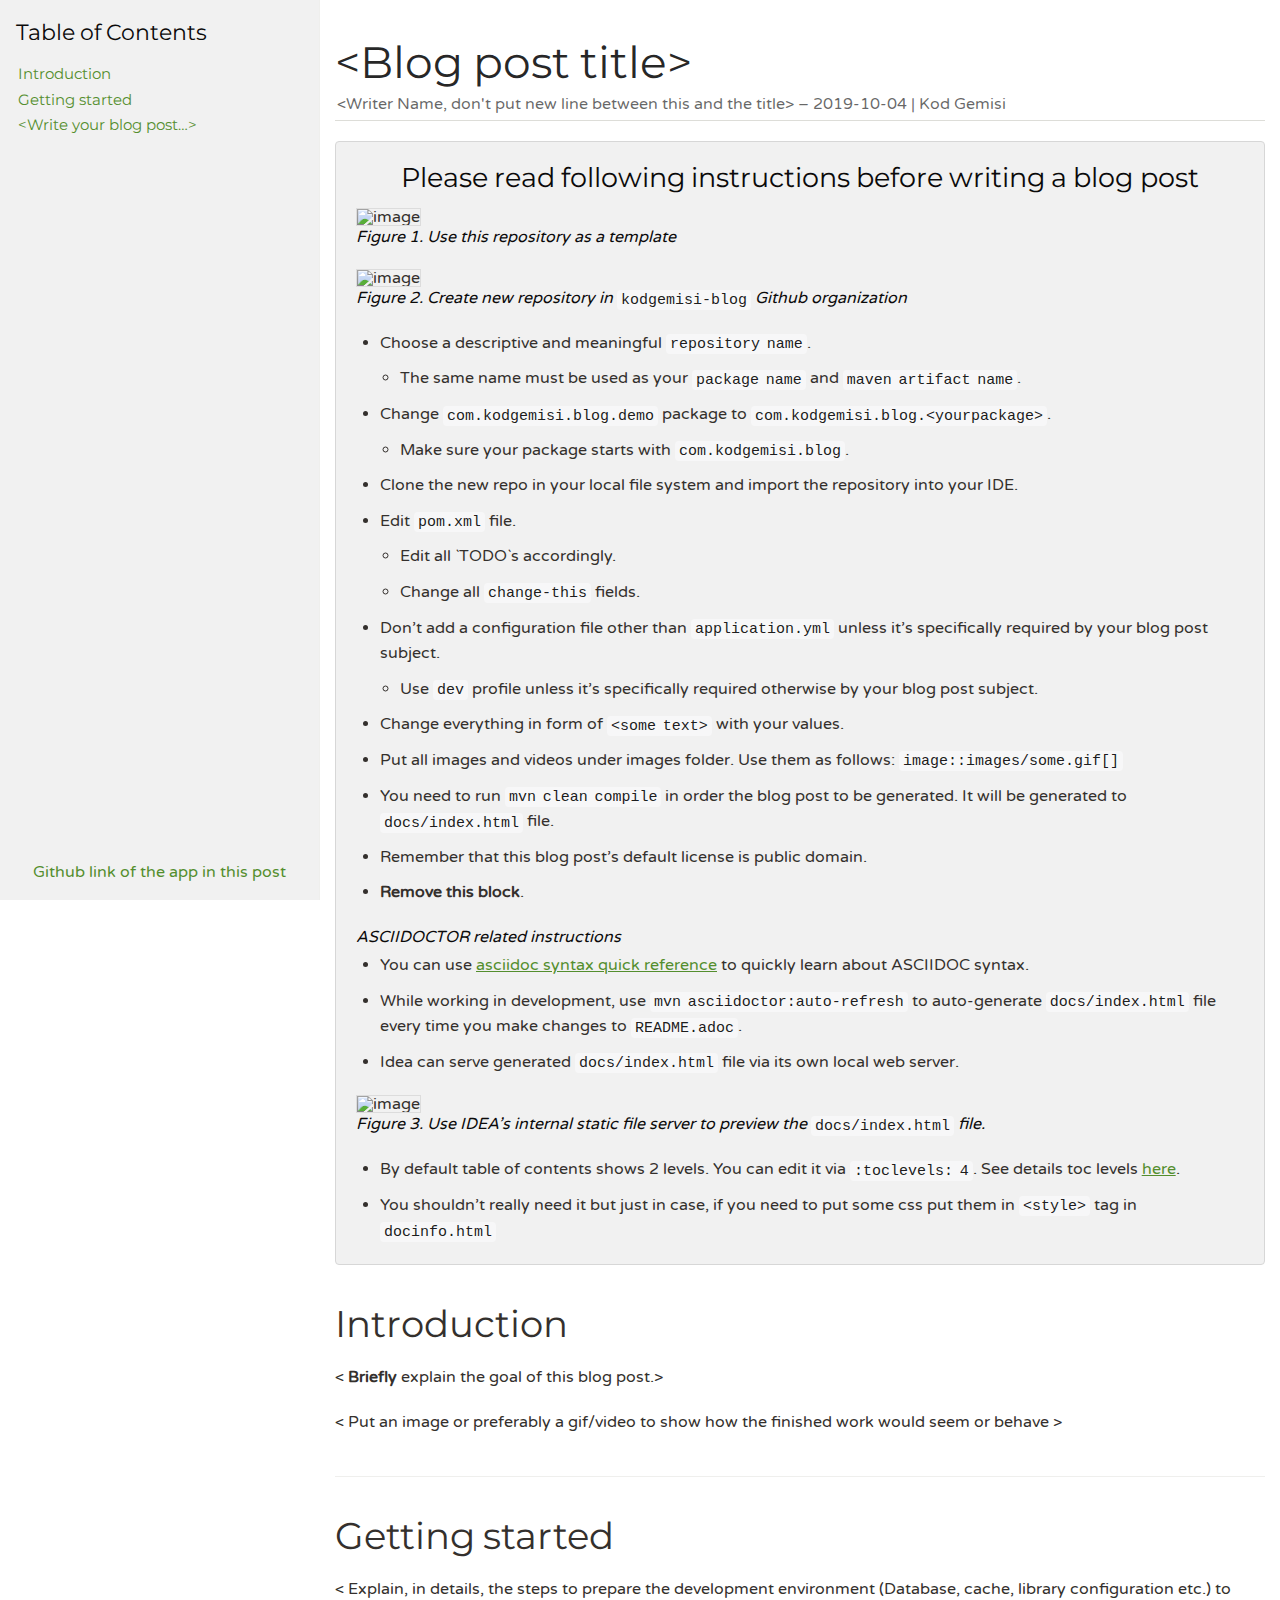
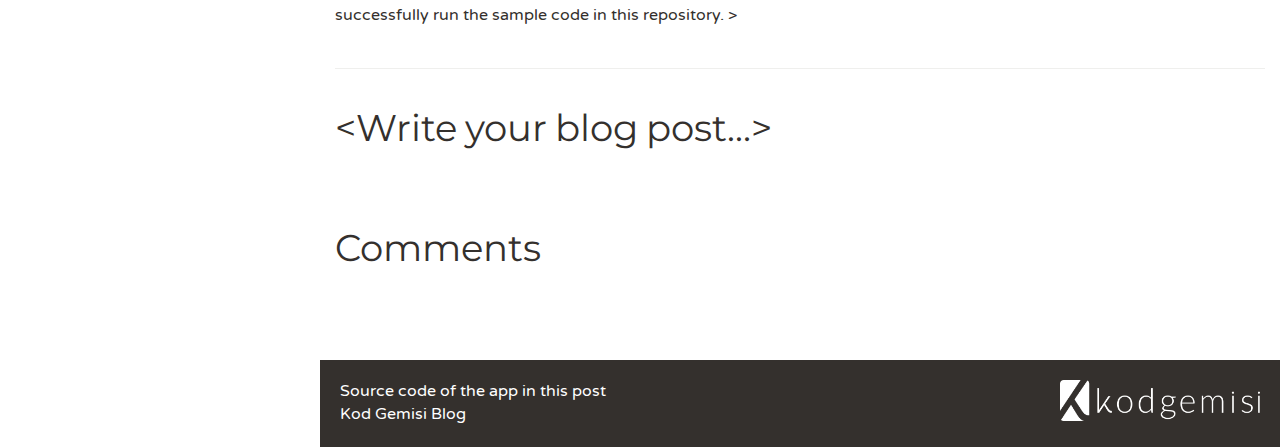
==== docs/index.html @ 97dd93e3 "Initial commit" ====
<!DOCTYPE html>
<html lang="en">
<head>
<meta charset="UTF-8">
<!--[if IE]><meta http-equiv="X-UA-Compatible" content="IE=edge"><![endif]-->
<meta name="viewport" content="width=device-width, initial-scale=1.0">
<meta name="generator" content="Asciidoctor 1.5.8">
<meta name="author" content="&lt;Writer Name, don't put new line between this and the title&gt;">
<title>&lt;Blog post title&gt;</title>
<style>
/*https://docs.spring.io/spring/docs/5.0.x/spring-framework-reference/stylesheets/asciidoctor-spring.css*/
@import url(https://fonts.googleapis.com/css?family=Varela+Round|Montserrat:400,700);
/* ================================================================================ */

/*! normalize.css v2.1.2 | MIT License | git.io/normalize */
/* ========================================================================== HTML5 display definitions ========================================================================== */
/** Correct `block` display not defined in IE 8/9. */
article, aside, details, figcaption, figure, footer, header, hgroup, main, nav, section, summary { display: block; }

/** Correct `inline-block` display not defined in IE 8/9. */
audio, canvas, video { display: inline-block; }

/** Prevent modern browsers from displaying `audio` without controls. Remove excess height in iOS 5 devices. */
audio:not([controls]) { display: none; height: 0; }

/** Address `[hidden]` styling not present in IE 8/9. Hide the `template` element in IE, Safari, and Firefox < 22. */
[hidden], template { display: none; }

script { display: none !important; }

/* ========================================================================== Base ========================================================================== */
/** 1. Set default font family to sans-serif. 2. Prevent iOS text size adjust after orientation change, without disabling user zoom. */
html { font-family: sans-serif; /* 1 */ -ms-text-size-adjust: 100%; /* 2 */ -webkit-text-size-adjust: 100%; /* 2 */ }

/** Remove default margin. */
body { margin: 0; }

/* ========================================================================== Links ========================================================================== */
/** Remove the gray background color from active links in IE 10. */
a { background: transparent; }

/** Address `outline` inconsistency between Chrome and other browsers. */
a:focus { outline: thin dotted; }

/** Improve readability when focused and also mouse hovered in all browsers. */
a:active, a:hover { outline: 0; }

/* ========================================================================== Typography ========================================================================== */
/** Address variable `h1` font-size and margin within `section` and `article` contexts in Firefox 4+, Safari 5, and Chrome. */
h1 { font-size: 2em; margin: 0.67em 0; }

/** Address styling not present in IE 8/9, Safari 5, and Chrome. */
abbr[title] { border-bottom: 1px dotted; }

/** Address style set to `bolder` in Firefox 4+, Safari 5, and Chrome. */
b, strong { font-weight: bold; }

/** Address styling not present in Safari 5 and Chrome. */
dfn { font-style: italic; }

/** Address differences between Firefox and other browsers. */
hr { -moz-box-sizing: content-box; box-sizing: content-box; height: 0; }

/** Address styling not present in IE 8/9. */
mark { background: #ff0; color: #000; }

/** Correct font family set oddly in Safari 5 and Chrome. */
code, kbd, pre, samp { font-family: monospace, serif; font-size: 1em; }

/** Improve readability of pre-formatted text in all browsers. */
pre { white-space: pre-wrap; }

/** Set consistent quote types. */
q { quotes: "\201C" "\201D" "\2018" "\2019"; }

/** Address inconsistent and variable font size in all browsers. */
small { font-size: 80%; }

/** Prevent `sub` and `sup` affecting `line-height` in all browsers. */
sub, sup { font-size: 75%; line-height: 0; position: relative; vertical-align: baseline; }

sup { top: -0.5em; }

sub { bottom: -0.25em; }

/* ========================================================================== Embedded content ========================================================================== */
/** Remove border when inside `a` element in IE 8/9. */
img { border: 0; }

/** Correct overflow displayed oddly in IE 9. */
svg:not(:root) { overflow: hidden; }

/* ========================================================================== Figures ========================================================================== */
/** Address margin not present in IE 8/9 and Safari 5. */
figure { margin: 0; }

/* ========================================================================== Forms ========================================================================== */
/** Define consistent border, margin, and padding. */
fieldset { border: 1px solid #c0c0c0; margin: 0 2px; padding: 0.35em 0.625em 0.75em; }

/** 1. Correct `color` not being inherited in IE 8/9. 2. Remove padding so people aren't caught out if they zero out fieldsets. */
legend { border: 0; /* 1 */ padding: 0; /* 2 */ }

/** 1. Correct font family not being inherited in all browsers. 2. Correct font size not being inherited in all browsers. 3. Address margins set differently in Firefox 4+, Safari 5, and Chrome. */
button, input, select, textarea { font-family: inherit; /* 1 */ font-size: 100%; /* 2 */ margin: 0; /* 3 */ }

/** Address Firefox 4+ setting `line-height` on `input` using `!important` in the UA stylesheet. */
button, input { line-height: normal; }

/** Address inconsistent `text-transform` inheritance for `button` and `select`. All other form control elements do not inherit `text-transform` values. Correct `button` style inheritance in Chrome, Safari 5+, and IE 8+. Correct `select` style inheritance in Firefox 4+ and Opera. */
button, select { text-transform: none; }

/** 1. Avoid the WebKit bug in Android 4.0.* where (2) destroys native `audio` and `video` controls. 2. Correct inability to style clickable `input` types in iOS. 3. Improve usability and consistency of cursor style between image-type `input` and others. */
button, html input[type="button"], input[type="reset"], input[type="submit"] { -webkit-appearance: button; /* 2 */ cursor: pointer; /* 3 */ }

/** Re-set default cursor for disabled elements. */
button[disabled], html input[disabled] { cursor: default; }

/** 1. Address box sizing set to `content-box` in IE 8/9. 2. Remove excess padding in IE 8/9. */
input[type="checkbox"], input[type="radio"] { box-sizing: border-box; /* 1 */ padding: 0; /* 2 */ }

/** 1. Address `appearance` set to `searchfield` in Safari 5 and Chrome. 2. Address `box-sizing` set to `border-box` in Safari 5 and Chrome (include `-moz` to future-proof). */
input[type="search"] { -webkit-appearance: textfield; /* 1 */ -moz-box-sizing: content-box; -webkit-box-sizing: content-box; /* 2 */ box-sizing: content-box; }

/** Remove inner padding and search cancel button in Safari 5 and Chrome on OS X. */
input[type="search"]::-webkit-search-cancel-button, input[type="search"]::-webkit-search-decoration { -webkit-appearance: none; }

/** Remove inner padding and border in Firefox 4+. */
button::-moz-focus-inner, input::-moz-focus-inner { border: 0; padding: 0; }

/** 1. Remove default vertical scrollbar in IE 8/9. 2. Improve readability and alignment in all browsers. */
textarea { overflow: auto; /* 1 */ vertical-align: top; /* 2 */ }

/* ========================================================================== Tables ========================================================================== */
/** Remove most spacing between table cells. */
table { border-collapse: collapse; border-spacing: 0; }

meta.foundation-mq-small { font-family: "only screen and (min-width: 768px)"; width: 768px; }

meta.foundation-mq-medium { font-family: "only screen and (min-width:1280px)"; width: 1280px; }

meta.foundation-mq-large { font-family: "only screen and (min-width:1440px)"; width: 1440px; }

*, *:before, *:after { -moz-box-sizing: border-box; -webkit-box-sizing: border-box; box-sizing: border-box; }

html, body { font-size: 100%; }

body { background: white; color: #34302d; padding: 0; margin: 0; font-family: "Varela Round", sans-serif; font-weight: normal; font-style: normal; line-height: 1; position: relative; cursor: auto; }

a:hover { cursor: pointer; }

img, object, embed { max-width: 100%; height: auto; }

object, embed { height: 100%; }

img { -ms-interpolation-mode: bicubic; }

#map_canvas img, #map_canvas embed, #map_canvas object, .map_canvas img, .map_canvas embed, .map_canvas object { max-width: none !important; }

.left { float: left !important; }

.right { float: right !important; }

.text-left { text-align: left !important; }

.text-right { text-align: right !important; }

.text-center { text-align: center !important; }

.text-justify { text-align: justify !important; }

.hide { display: none; }

.antialiased { -webkit-font-smoothing: antialiased; }

img { display: inline-block; vertical-align: middle; }

textarea { height: auto; min-height: 50px; }

select { width: 100%; }

object, svg { display: inline-block; vertical-align: middle; }

.center { margin-left: auto; margin-right: auto; }

.spread { width: 100%; }

p.lead, .paragraph.lead > p, #preamble > .sectionbody > .paragraph:first-of-type p { font-size: 1.21875em; line-height: 1.6; }

.subheader, .admonitionblock td.content > .title, .audioblock > .title, .exampleblock > .title, .imageblock > .title, .listingblock > .title, .literalblock > .title, .stemblock > .title, .openblock > .title, .paragraph > .title, .quoteblock > .title, table.tableblock > .title, .verseblock > .title, .videoblock > .title, .dlist > .title, .olist > .title, .ulist > .title, .qlist > .title, .hdlist > .title { line-height: 1.45; color: #0b0a0a; font-weight: normal; margin-top: 0; margin-bottom: 0.25em; }

/* Typography resets */
div, dl, dt, dd, ul, ol, li, h1, h2, h3, #toctitle, .sidebarblock > .content > .title, h4, h5, h6, pre, form, p, blockquote, th, td { margin: 0; padding: 0; direction: ltr; }

/* Default Link Styles */
a { color: #548e2e; text-decoration: underline; line-height: inherit; }
a:hover, a:focus { color: #487a28; }
a img { border: none; }

/* Default paragraph styles */
p { font-family: inherit; font-weight: normal; font-size: 1em; line-height: 1.6; margin-bottom: 1.25em; text-rendering: optimizeLegibility; }
p aside { font-size: 0.875em; line-height: 1.35; font-style: italic; }

/* Default header styles */
h1, h2, h3, #toctitle, .sidebarblock > .content > .title, h4, h5, h6 { font-family: Montserrat, sans-serif; font-weight: 400; font-style: normal; color: #34302d; text-rendering: optimizeLegibility; margin-top: 1em; margin-bottom: 0.5em; line-height: 1.0125em; }
h1 small, h2 small, h3 small, #toctitle small, .sidebarblock > .content > .title small, h4 small, h5 small, h6 small { font-size: 60%; color: #867c74; line-height: 0; }

h1 { font-size: 2.125em; }

h2 { font-size: 1.6875em; }

h3, #toctitle, .sidebarblock > .content > .title { font-size: 1.375em; }

h4 { font-size: 1.125em; }

h5 { font-size: 1.125em; }

h6 { font-size: 1em; }

hr { border: solid #ddddd8; border-width: 1px 0 0; clear: both; margin: 1.25em 0 1.1875em; height: 0; }

/* Helpful Typography Defaults */
em, i { font-style: italic; line-height: inherit; }

strong, b { font-weight: bold; line-height: inherit; }

small { font-size: 60%; line-height: inherit; }

code { font-family: Monaco, Menlo, Consolas, "Courier New", monospace; font-weight: normal; color: rgba(0, 0, 0, 0.9); }

/* Lists */
ul, ol, dl { font-size: 1em; line-height: 1.6; margin-bottom: 1.25em; list-style-position: outside; font-family: inherit; }

ul, ol { margin-left: 1.5em; }
ul.no-bullet, ol.no-bullet { margin-left: 1.5em; }

/* Unordered Lists */
ul li ul, ul li ol { margin-left: 1.25em; margin-bottom: 0; font-size: 1em; /* Override nested font-size change */ }
ul.square li ul, ul.circle li ul, ul.disc li ul { list-style: inherit; }
ul.square { list-style-type: square; }
ul.circle { list-style-type: circle; }
ul.disc { list-style-type: disc; }
ul.no-bullet { list-style: none; }

/* Ordered Lists */
ol li ul, ol li ol { margin-left: 1.25em; margin-bottom: 0; }

/* Definition Lists */
dl dt { margin-bottom: 0.3125em; font-weight: bold; }
dl dd { margin-bottom: 1.25em; }

/* Abbreviations */
abbr, acronym { text-transform: uppercase; font-size: 90%; color: #34302d; border-bottom: 1px dotted #dddddd; cursor: help; }

abbr { text-transform: none; }

/* Blockquotes */
blockquote { margin: 0 0 1.25em; padding: 0.5625em 1.25em 0 1.1875em; border-left: 1px solid #dddddd; }
blockquote cite { display: block; font-size: 0.9375em; color: rgba(0, 0, 0, 0.6); }
blockquote cite:before { content: "\2014 \0020"; }
blockquote cite a, blockquote cite a:visited { color: rgba(0, 0, 0, 0.6); }

blockquote, blockquote p { line-height: 1.6; color: rgba(0, 0, 0, 0.85); }

/* Microformats */
.vcard { display: inline-block; margin: 0 0 1.25em 0; border: 1px solid #dddddd; padding: 0.625em 0.75em; }
.vcard li { margin: 0; display: block; }
.vcard .fn { font-weight: bold; font-size: 0.9375em; }

.vevent .summary { font-weight: bold; }
.vevent abbr { cursor: auto; text-decoration: none; font-weight: bold; border: none; padding: 0 0.0625em; }

@media only screen and (min-width: 768px) { h1, h2, h3, #toctitle, .sidebarblock > .content > .title, h4, h5, h6 { line-height: 1.2; }
    h1 { font-size: 2.75em; }
    h2 { font-size: 2.3125em; }
    h3, #toctitle, .sidebarblock > .content > .title { font-size: 1.6875em; }
    h4 { font-size: 1.4375em; } }
/* Tables */
table { background: white; margin-bottom: 1.25em; border: solid 1px #dedede; }
table thead, table tfoot { background: #f7f8f7; font-weight: bold; }
table thead tr th, table thead tr td, table tfoot tr th, table tfoot tr td { padding: 0.5em 0.625em 0.625em; font-size: inherit; color: #34302d; text-align: left; }
table tr th, table tr td { padding: 0.5625em 0.625em; font-size: inherit; color: #34302d; }
table tr.even, table tr.alt, table tr:nth-of-type(even) { background: #f8f8f7; }
table thead tr th, table tfoot tr th, table tbody tr td, table tr td, table tfoot tr td { display: table-cell; line-height: 1.6; }

body { -moz-osx-font-smoothing: grayscale; -webkit-font-smoothing: antialiased; tab-size: 4; }

h1, h2, h3, #toctitle, .sidebarblock > .content > .title, h4, h5, h6 { line-height: 1.2; word-spacing: -0.05em; }

.clearfix:before, .clearfix:after, .float-group:before, .float-group:after { content: " "; display: table; }
.clearfix:after, .float-group:after { clear: both; }

*:not(pre) > code { font-size: 0.9375em; font-style: normal !important; letter-spacing: 0; padding: 0.1em 0.5ex; word-spacing: -0.15em; background-color: #f7f7f8; -webkit-border-radius: 4px; border-radius: 4px; line-height: 1.45; text-rendering: optimizeSpeed; word-wrap: break-word; }
*:not(pre) > code.nobreak { word-wrap: normal; }
*:not(pre) > code.nowrap { white-space: nowrap; }

pre, pre > code { line-height: 1.45; color: rgba(0, 0, 0, 0.9); font-family: Monaco, Menlo, Consolas, "Courier New", monospace; font-weight: normal; text-rendering: optimizeSpeed; }

em em { font-style: normal; }

strong strong { font-weight: normal; }

.keyseq { color: #6b625c; }

kbd { font-family: Monaco, Menlo, Consolas, "Courier New", monospace; display: inline-block; color: #34302d; font-size: 0.65em; line-height: 1.45; background-color: #f7f7f7; border: 1px solid #ccc; -webkit-border-radius: 3px; border-radius: 3px; -webkit-box-shadow: 0 1px 0 rgba(0, 0, 0, 0.2), 0 0 0 0.1em white inset; box-shadow: 0 1px 0 rgba(0, 0, 0, 0.2), 0 0 0 0.1em white inset; margin: 0 0.15em; padding: 0.2em 0.5em; vertical-align: middle; position: relative; top: -0.1em; white-space: nowrap; }

.keyseq kbd:first-child { margin-left: 0; }

.keyseq kbd:last-child { margin-right: 0; }

.menuseq, .menu { color: #191715; }

b.button:before, b.button:after { position: relative; top: -1px; font-weight: normal; }

b.button:before { content: "["; padding: 0 3px 0 2px; }

b.button:after { content: "]"; padding: 0 2px 0 3px; }

p a > code:hover { color: rgba(0, 0, 0, 0.9); }

#header, #content, #footnotes, #footer { width: 100%; margin-left: auto; margin-right: auto; margin-top: 0; margin-bottom: 0; max-width: 62.5em; *zoom: 1; position: relative; padding-left: 0.9375em; padding-right: 0.9375em; }
#header:before, #header:after, #content:before, #content:after, #footnotes:before, #footnotes:after, #footer:before, #footer:after { content: " "; display: table; }
#header:after, #content:after, #footnotes:after, #footer:after { clear: both; }

#content { margin-top: 1.25em; }

#content:before { content: none; }

#header > h1:first-child { color: rgba(0, 0, 0, 0.85); margin-top: 2.25rem; margin-bottom: 0; }
#header > h1:first-child + #toc { margin-top: 8px; border-top: 1px solid #ddddd8; }
#header > h1:only-child, body.toc2 #header > h1:nth-last-child(2) { border-bottom: 1px solid #ddddd8; padding-bottom: 8px; }
#header .details { border-bottom: 1px solid #ddddd8; line-height: 1.45; padding-top: 0.25em; padding-bottom: 0.25em; padding-left: 0.25em; color: rgba(0, 0, 0, 0.6); display: -ms-flexbox; display: -webkit-flex; display: flex; -ms-flex-flow: row wrap; -webkit-flex-flow: row wrap; flex-flow: row wrap; }
#header .details span:first-child { margin-left: -0.125em; }
#header .details span.email a { color: rgba(0, 0, 0, 0.85); }
#header .details br { display: none; }
#header .details br + span:before { content: "\00a0\2013\00a0"; }
#header .details br + span.author:before { content: "\00a0\22c5\00a0"; color: rgba(0, 0, 0, 0.85); }
#header .details br + span#revremark:before { content: "\00a0|\00a0"; }
#header #revnumber { text-transform: capitalize; }
#header #revnumber:after { content: "\00a0"; }

#content > h1:first-child:not([class]) { color: rgba(0, 0, 0, 0.85); border-bottom: 1px solid #ddddd8; padding-bottom: 8px; margin-top: 0; padding-top: 1rem; margin-bottom: 1.25rem; }

#toc { border-bottom: 1px solid #efefed; padding-bottom: 0.5em; }
#toc > ul { margin-left: 0.125em; }
#toc ul.sectlevel0 > li > a { font-style: italic; }
#toc ul.sectlevel0 ul.sectlevel1 { margin: 0.5em 0; }
#toc ul { font-family: Montserrat, sans-serif; list-style-type: none; }
#toc li { line-height: 1.3334; margin-top: 0.3334em; }
#toc a { text-decoration: none; }
#toc a:active { text-decoration: underline; }

#toctitle { color: #0b0a0a; font-size: 1.2em; }

@media only screen and (min-width: 768px) { #toctitle { font-size: 1.375em; }
    body.toc2 { padding-left: 15em; padding-right: 0; }
    #toc.toc2 { margin-top: 0 !important; background-color: #f1f1f1; position: fixed; width: 15em; left: 0; top: 0; border-right: 1px solid #efefed; border-top-width: 0 !important; border-bottom-width: 0 !important; z-index: 1000; padding: 1.25em 1em; height: 100%; overflow: auto; }
    #toc.toc2 #toctitle { margin-top: 0; margin-bottom: 0.8rem; font-size: 1.2em; }
    #toc.toc2 > ul { font-size: 0.9em; margin-bottom: 0; }
    #toc.toc2 ul ul { margin-left: 0; padding-left: 1em; }
    #toc.toc2 ul.sectlevel0 ul.sectlevel1 { padding-left: 0; margin-top: 0.5em; margin-bottom: 0.5em; }
    body.toc2.toc-right { padding-left: 0; padding-right: 15em; }
    body.toc2.toc-right #toc.toc2 { border-right-width: 0; border-left: 1px solid #efefed; left: auto; right: 0; } }
@media only screen and (min-width: 1280px) { body.toc2 { padding-left: 20em; padding-right: 0; }
    #toc.toc2 { width: 20em; }
    #toc.toc2 #toctitle { font-size: 1.375em; }
    #toc.toc2 > ul { font-size: 0.95em; }
    #toc.toc2 ul ul { padding-left: 1.25em; }
    body.toc2.toc-right { padding-left: 0; padding-right: 20em; } }
#content #toc { border-style: solid; border-width: 1px; border-color: #d7d7d7; margin-bottom: 1.25em; padding: 1.25em; background: #f1f1f1; -webkit-border-radius: 4px; border-radius: 4px; }
#content #toc > :first-child { margin-top: 0; }
#content #toc > :last-child { margin-bottom: 0; }

#footer { max-width: 100%; background-color: #34302d; padding: 1.25em; }

#footer-text { color: #cbcfd2; line-height: 1.44; }

.sect1 { padding-bottom: 0.625em; }

@media only screen and (min-width: 768px) { .sect1 { padding-bottom: 1.25em; } }
.sect1 + .sect1 { border-top: 1px solid #efefed; }

#content h1 > a.anchor, h2 > a.anchor, h3 > a.anchor, #toctitle > a.anchor, .sidebarblock > .content > .title > a.anchor, h4 > a.anchor, h5 > a.anchor, h6 > a.anchor { position: absolute; z-index: 1001; width: 1.5ex; margin-left: -1.5ex; display: block; text-decoration: none !important; visibility: hidden; text-align: center; font-weight: normal; }
#content h1 > a.anchor:before, h2 > a.anchor:before, h3 > a.anchor:before, #toctitle > a.anchor:before, .sidebarblock > .content > .title > a.anchor:before, h4 > a.anchor:before, h5 > a.anchor:before, h6 > a.anchor:before { content: "\00A7"; font-size: 0.85em; display: block; padding-top: 0.1em; }
#content h1:hover > a.anchor, #content h1 > a.anchor:hover, h2:hover > a.anchor, h2 > a.anchor:hover, h3:hover > a.anchor, #toctitle:hover > a.anchor, .sidebarblock > .content > .title:hover > a.anchor, h3 > a.anchor:hover, #toctitle > a.anchor:hover, .sidebarblock > .content > .title > a.anchor:hover, h4:hover > a.anchor, h4 > a.anchor:hover, h5:hover > a.anchor, h5 > a.anchor:hover, h6:hover > a.anchor, h6 > a.anchor:hover { visibility: visible; }
#content h1 > a.link, h2 > a.link, h3 > a.link, #toctitle > a.link, .sidebarblock > .content > .title > a.link, h4 > a.link, h5 > a.link, h6 > a.link { color: #34302d; text-decoration: none; }
#content h1 > a.link:hover, h2 > a.link:hover, h3 > a.link:hover, #toctitle > a.link:hover, .sidebarblock > .content > .title > a.link:hover, h4 > a.link:hover, h5 > a.link:hover, h6 > a.link:hover { color: #262321; }

.audioblock, .imageblock, .literalblock, .listingblock, .stemblock, .videoblock { margin-bottom: 1.25em; }

.admonitionblock td.content > .title, .audioblock > .title, .exampleblock > .title, .imageblock > .title, .listingblock > .title, .literalblock > .title, .stemblock > .title, .openblock > .title, .paragraph > .title, .quoteblock > .title, table.tableblock > .title, .verseblock > .title, .videoblock > .title, .dlist > .title, .olist > .title, .ulist > .title, .qlist > .title, .hdlist > .title { text-rendering: optimizeLegibility; text-align: left; font-family: "Varela Round", sans-serif; font-size: 1rem; font-style: italic; }

table.tableblock > caption.title { white-space: nowrap; overflow: visible; max-width: 0; }

.paragraph.lead > p, #preamble > .sectionbody > .paragraph:first-of-type p { color: rgba(0, 0, 0, 0.85); }

table.tableblock #preamble > .sectionbody > .paragraph:first-of-type p { font-size: inherit; }

.admonitionblock > table { border-collapse: separate; border: 0; background: none; width: 100%; }
.admonitionblock > table td.icon { text-align: center; width: 80px; }
.admonitionblock > table td.icon img { max-width: initial; }
.admonitionblock > table td.icon .title { font-weight: bold; font-family: Montserrat, sans-serif; text-transform: uppercase; }
.admonitionblock > table td.content { padding-left: 1.125em; padding-right: 1.25em; border-left: 1px solid #ddddd8; color: rgba(0, 0, 0, 0.6); }
.admonitionblock > table td.content > :last-child > :last-child { margin-bottom: 0; }

.exampleblock > .content { border-style: solid; border-width: 1px; border-color: #e6e6e6; margin-bottom: 1.25em; padding: 1.25em; background: white; -webkit-border-radius: 4px; border-radius: 4px; }
.exampleblock > .content > :first-child { margin-top: 0; }
.exampleblock > .content > :last-child { margin-bottom: 0; }

.sidebarblock { border-style: solid; border-width: 1px; border-color: #d7d7d7; margin-bottom: 1.25em; padding: 1.25em; background: #f1f1f1; -webkit-border-radius: 4px; border-radius: 4px; }
.sidebarblock > :first-child { margin-top: 0; }
.sidebarblock > :last-child { margin-bottom: 0; }
.sidebarblock > .content > .title { color: #0b0a0a; margin-top: 0; text-align: center; }

.exampleblock > .content > :last-child > :last-child, .exampleblock > .content .olist > ol > li:last-child > :last-child, .exampleblock > .content .ulist > ul > li:last-child > :last-child, .exampleblock > .content .qlist > ol > li:last-child > :last-child, .sidebarblock > .content > :last-child > :last-child, .sidebarblock > .content .olist > ol > li:last-child > :last-child, .sidebarblock > .content .ulist > ul > li:last-child > :last-child, .sidebarblock > .content .qlist > ol > li:last-child > :last-child { margin-bottom: 0; }

.literalblock pre, .listingblock pre:not(.highlight), .listingblock pre[class="highlight"], .listingblock pre[class^="highlight "], .listingblock pre.CodeRay, .listingblock pre.prettyprint { background: whitesmoke; }
.sidebarblock .literalblock pre, .sidebarblock .listingblock pre:not(.highlight), .sidebarblock .listingblock pre[class="highlight"], .sidebarblock .listingblock pre[class^="highlight "], .sidebarblock .listingblock pre.CodeRay, .sidebarblock .listingblock pre.prettyprint { background: #f2f1f1; }

.literalblock pre, .literalblock pre[class], .listingblock pre, .listingblock pre[class] { border: 1px solid #dddddd; -webkit-border-radius: 4px; border-radius: 4px; word-wrap: break-word; padding: 1em; font-size: 0.8125em; }
.literalblock pre.nowrap, .literalblock pre[class].nowrap, .listingblock pre.nowrap, .listingblock pre[class].nowrap { overflow-x: auto; white-space: pre; word-wrap: normal; }
@media only screen and (min-width: 768px) { .literalblock pre, .literalblock pre[class], .listingblock pre, .listingblock pre[class] { font-size: 0.90625em; } }
@media only screen and (min-width: 1280px) { .literalblock pre, .literalblock pre[class], .listingblock pre, .listingblock pre[class] { font-size: 1em; } }

.literalblock.output pre { color: whitesmoke; background-color: rgba(0, 0, 0, 0.9); }

.listingblock pre.highlightjs { padding: 0; }
.listingblock pre.highlightjs > code { padding: 1em; -webkit-border-radius: 4px; border-radius: 4px; }

.listingblock > .content { position: relative; }

.listingblock code[data-lang]:before { display: none; content: attr(data-lang); position: absolute; font-size: 0.75em; top: 0.425rem; right: 0.5rem; line-height: 1; text-transform: uppercase; color: #999; }

.listingblock:hover code[data-lang]:before { display: block; }

.listingblock.terminal pre .command:before { content: attr(data-prompt); padding-right: 0.5em; color: #999; }

.listingblock.terminal pre .command:not([data-prompt]):before { content: "$"; }

table.pyhltable { border-collapse: separate; border: 0; margin-bottom: 0; background: none; }

table.pyhltable td { vertical-align: top; padding-top: 0; padding-bottom: 0; line-height: 1.45; }

table.pyhltable td.code { padding-left: .75em; padding-right: 0; }

pre.pygments .lineno, table.pyhltable td:not(.code) { color: #999; padding-left: 0; padding-right: .5em; border-right: 1px solid #ddddd8; }

pre.pygments .lineno { display: inline-block; margin-right: .25em; }

table.pyhltable .linenodiv { background: none !important; padding-right: 0 !important; }

.quoteblock { margin: 0 1em 1.25em 1.5em; display: table; }
.quoteblock > .title { margin-left: -1.5em; margin-bottom: 0.75em; }
.quoteblock blockquote, .quoteblock blockquote p { color: rgba(0, 0, 0, 0.85); font-size: 1.15rem; line-height: 1.75; word-spacing: 0.1em; letter-spacing: 0; font-style: italic; text-align: justify; }
.quoteblock blockquote { margin: 0; padding: 0; border: 0; }
.quoteblock blockquote:before { content: "\201c"; float: left; font-size: 2.75em; font-weight: bold; line-height: 0.6em; margin-left: -0.6em; color: #0b0a0a; text-shadow: 0 1px 2px rgba(0, 0, 0, 0.1); }
.quoteblock blockquote > .paragraph:last-child p { margin-bottom: 0; }
.quoteblock .attribution { margin-top: 0.5em; margin-right: 0.5ex; text-align: right; }
.quoteblock .quoteblock { margin-left: 0; margin-right: 0; padding: 0.5em 0; border-left: 3px solid rgba(0, 0, 0, 0.6); }
.quoteblock .quoteblock blockquote { padding: 0 0 0 0.75em; }
.quoteblock .quoteblock blockquote:before { display: none; }

.verseblock { margin: 0 1em 1.25em 1em; }
.verseblock pre { font-family: "Open Sans", "DejaVu Sans", sans; font-size: 1.15rem; color: rgba(0, 0, 0, 0.85); font-weight: 300; text-rendering: optimizeLegibility; }
.verseblock pre strong { font-weight: 400; }
.verseblock .attribution { margin-top: 1.25rem; margin-left: 0.5ex; }

.quoteblock .attribution, .verseblock .attribution { font-size: 0.9375em; line-height: 1.45; font-style: italic; }
.quoteblock .attribution br, .verseblock .attribution br { display: none; }
.quoteblock .attribution cite, .verseblock .attribution cite { display: block; letter-spacing: -0.025em; color: rgba(0, 0, 0, 0.6); }

.quoteblock.abstract { margin: 0 0 1.25em 0; display: block; }
.quoteblock.abstract blockquote, .quoteblock.abstract blockquote p { text-align: left; word-spacing: 0; }
.quoteblock.abstract blockquote:before, .quoteblock.abstract blockquote p:first-of-type:before { display: none; }

table.tableblock { max-width: 100%; border-collapse: separate; }
table.tableblock td > .paragraph:last-child p > p:last-child, table.tableblock th > p:last-child, table.tableblock td > p:last-child { margin-bottom: 0; }

table.tableblock, th.tableblock, td.tableblock { border: 0 solid #dedede; }

table.grid-all th.tableblock, table.grid-all td.tableblock { border-width: 0 1px 1px 0; }

table.grid-all tfoot > tr > th.tableblock, table.grid-all tfoot > tr > td.tableblock { border-width: 1px 1px 0 0; }

table.grid-cols th.tableblock, table.grid-cols td.tableblock { border-width: 0 1px 0 0; }

table.grid-all * > tr > .tableblock:last-child, table.grid-cols * > tr > .tableblock:last-child { border-right-width: 0; }

table.grid-rows th.tableblock, table.grid-rows td.tableblock { border-width: 0 0 1px 0; }

table.grid-all tbody > tr:last-child > th.tableblock, table.grid-all tbody > tr:last-child > td.tableblock, table.grid-all thead:last-child > tr > th.tableblock, table.grid-rows tbody > tr:last-child > th.tableblock, table.grid-rows tbody > tr:last-child > td.tableblock, table.grid-rows thead:last-child > tr > th.tableblock { border-bottom-width: 0; }

table.grid-rows tfoot > tr > th.tableblock, table.grid-rows tfoot > tr > td.tableblock { border-width: 1px 0 0 0; }

table.frame-all { border-width: 1px; }

table.frame-sides { border-width: 0 1px; }

table.frame-topbot { border-width: 1px 0; }

th.halign-left, td.halign-left { text-align: left; }

th.halign-right, td.halign-right { text-align: right; }

th.halign-center, td.halign-center { text-align: center; }

th.valign-top, td.valign-top { vertical-align: top; }

th.valign-bottom, td.valign-bottom { vertical-align: bottom; }

th.valign-middle, td.valign-middle { vertical-align: middle; }

table thead th, table tfoot th { font-weight: bold; }

tbody tr th { display: table-cell; line-height: 1.6; background: #f7f8f7; }

tbody tr th, tbody tr th p, tfoot tr th, tfoot tr th p { color: #34302d; font-weight: bold; }

p.tableblock > code:only-child { background: none; padding: 0; }

p.tableblock { font-size: 1em; }

td > div.verse { white-space: pre; }

ol { margin-left: 1.75em; }

ul li ol { margin-left: 1.5em; }

dl dd { margin-left: 1.125em; }

dl dd:last-child, dl dd:last-child > :last-child { margin-bottom: 0; }

ol > li p, ul > li p, ul dd, ol dd, .olist .olist, .ulist .ulist, .ulist .olist, .olist .ulist { margin-bottom: 0.625em; }

ul.unstyled, ol.unnumbered, ul.checklist, ul.none { list-style-type: none; }

ul.unstyled, ol.unnumbered, ul.checklist { margin-left: 0.625em; }

ul.checklist li > p:first-child > .fa-square-o:first-child, ul.checklist li > p:first-child > .fa-check-square-o:first-child { width: 1em; font-size: 0.85em; }

ul.checklist li > p:first-child > input[type="checkbox"]:first-child { width: 1em; position: relative; top: 1px; }

ul.inline { margin: 0 auto 0.625em auto; margin-left: -1.375em; margin-right: 0; padding: 0; list-style: none; overflow: hidden; }
ul.inline > li { list-style: none; float: left; margin-left: 1.375em; display: block; }
ul.inline > li > * { display: block; }

.unstyled dl dt { font-weight: normal; font-style: normal; }

ol.arabic { list-style-type: decimal; }

ol.decimal { list-style-type: decimal-leading-zero; }

ol.loweralpha { list-style-type: lower-alpha; }

ol.upperalpha { list-style-type: upper-alpha; }

ol.lowerroman { list-style-type: lower-roman; }

ol.upperroman { list-style-type: upper-roman; }

ol.lowergreek { list-style-type: lower-greek; }

.hdlist > table, .colist > table { border: 0; background: none; }
.hdlist > table > tbody > tr, .colist > table > tbody > tr { background: none; }

td.hdlist1, td.hdlist2 { vertical-align: top; padding: 0 0.625em; }

td.hdlist1 { font-weight: bold; padding-bottom: 1.25em; }

.literalblock + .colist, .listingblock + .colist { margin-top: -0.5em; }

.colist > table tr > td:first-of-type { padding: 0 0.75em; line-height: 1; }
.colist > table tr > td:first-of-type img { max-width: initial; }
.colist > table tr > td:last-of-type { padding: 0.25em 0; }

.thumb, .th { line-height: 0; display: inline-block; border: solid 4px white; -webkit-box-shadow: 0 0 0 1px #dddddd; box-shadow: 0 0 0 1px #dddddd; }

.imageblock.left, .imageblock[style*="float: left"] { margin: 0.25em 0.625em 1.25em 0; }
.imageblock.right, .imageblock[style*="float: right"] { margin: 0.25em 0 1.25em 0.625em; }
.imageblock > .title { margin-bottom: 0; }
.imageblock.thumb, .imageblock.th { border-width: 6px; }
.imageblock.thumb > .title, .imageblock.th > .title { padding: 0 0.125em; }

.image.left, .image.right { margin-top: 0.25em; margin-bottom: 0.25em; display: inline-block; line-height: 0; }
.image.left { margin-right: 0.625em; }
.image.right { margin-left: 0.625em; }

a.image { text-decoration: none; display: inline-block; }
a.image object { pointer-events: none; }

sup.footnote, sup.footnoteref { font-size: 0.875em; position: static; vertical-align: super; }
sup.footnote a, sup.footnoteref a { text-decoration: none; }
sup.footnote a:active, sup.footnoteref a:active { text-decoration: underline; }

#footnotes { padding-top: 0.75em; padding-bottom: 0.75em; margin-bottom: 0.625em; }
#footnotes hr { width: 20%; min-width: 6.25em; margin: -0.25em 0 0.75em 0; border-width: 1px 0 0 0; }
#footnotes .footnote { padding: 0 0.375em 0 0.225em; line-height: 1.3334; font-size: 0.875em; margin-left: 1.2em; text-indent: -1.05em; margin-bottom: 0.2em; }
#footnotes .footnote a:first-of-type { font-weight: bold; text-decoration: none; }
#footnotes .footnote:last-of-type { margin-bottom: 0; }
#content #footnotes { margin-top: -0.625em; margin-bottom: 0; padding: 0.75em 0; }

.gist .file-data > table { border: 0; background: #fff; width: 100%; margin-bottom: 0; }
.gist .file-data > table td.line-data { width: 99%; }

div.unbreakable { page-break-inside: avoid; }

.big { font-size: larger; }

.small { font-size: smaller; }

.underline { text-decoration: underline; }

.overline { text-decoration: overline; }

.line-through { text-decoration: line-through; }

.aqua { color: #00bfbf; }

.aqua-background { background-color: #00fafa; }

.black { color: black; }

.black-background { background-color: black; }

.blue { color: #0000bf; }

.blue-background { background-color: #0000fa; }

.fuchsia { color: #bf00bf; }

.fuchsia-background { background-color: #fa00fa; }

.gray { color: #606060; }

.gray-background { background-color: #7d7d7d; }

.green { color: #006000; }

.green-background { background-color: #007d00; }

.lime { color: #00bf00; }

.lime-background { background-color: #00fa00; }

.maroon { color: #600000; }

.maroon-background { background-color: #7d0000; }

.navy { color: #000060; }

.navy-background { background-color: #00007d; }

.olive { color: #606000; }

.olive-background { background-color: #7d7d00; }

.purple { color: #600060; }

.purple-background { background-color: #7d007d; }

.red { color: #bf0000; }

.red-background { background-color: #fa0000; }

.silver { color: #909090; }

.silver-background { background-color: #bcbcbc; }

.teal { color: #006060; }

.teal-background { background-color: #007d7d; }

.white { color: #bfbfbf; }

.white-background { background-color: #fafafa; }

.yellow { color: #bfbf00; }

.yellow-background { background-color: #fafa00; }

span.icon > .fa { cursor: default; }

.admonitionblock td.icon [class^="fa icon-"] { font-size: 2.5em; text-shadow: 1px 1px 2px rgba(0, 0, 0, 0.5); cursor: default; }
.admonitionblock td.icon .icon-note:before { content: "\f05a"; color: #3f6a22; }
.admonitionblock td.icon .icon-tip:before { content: "\f0eb"; text-shadow: 1px 1px 2px rgba(155, 155, 0, 0.8); color: #111; }
.admonitionblock td.icon .icon-warning:before { content: "\f071"; color: #bf6900; }
.admonitionblock td.icon .icon-caution:before { content: "\f06d"; color: #bf3400; }
.admonitionblock td.icon .icon-important:before { content: "\f06a"; color: #bf0000; }

.conum[data-value] { display: inline-block; color: #fff !important; background-color: #34302d; -webkit-border-radius: 100px; border-radius: 100px; text-align: center; font-size: 0.75em; width: 1.67em; height: 1.67em; line-height: 1.67em; font-family: "Open Sans", "DejaVu Sans", sans-serif; font-style: normal; font-weight: bold; }
.conum[data-value] * { color: #fff !important; }
.conum[data-value] + b { display: none; }
.conum[data-value]:after { content: attr(data-value); }
pre .conum[data-value] { position: relative; top: -0.125em; }

b.conum * { color: inherit !important; }

.conum:not([data-value]):empty { display: none; }

.admonitionblock { border-left: 4px solid #6db33f; background-color: #ebf1e7; padding: 1.2em 0; margin: 30px 0; width: auto; }

#toc a:hover { text-decoration: underline; }

.admonitionblock > table { margin-bottom: 0; }
.admonitionblock > table td.content { border-left: none; }

/* Custom styles */
/*The same style with #header, #content, #footnotes, #footer which is located in asciidoctor-spring.css*/
#comments {
    width: 100%;
    margin-left: auto;
    margin-right: auto;
    margin-top: 0;
    margin-bottom: 0;
    max-width: 62.5em;
    *zoom: 1;
    position: relative;
    padding-left: 0.9375em;
    padding-right: 0.9375em;
}

#toc {
    display: flex;
    flex-direction: column;
}

#scmUrlLeft{
    margin-top: auto;
    text-align: center;
}

#footer {
    margin-top: 10vh;
}

#footer-text a {
    color: white;
    text-decoration: none;
    line-height: inherit;
}

#footer-text a:hover,a:focus {
    text-decoration: underline;
}

img {
    border: 1px solid gainsboro;
}
</style>
<link rel="stylesheet" href="https://cdnjs.cloudflare.com/ajax/libs/font-awesome/4.7.0/css/font-awesome.min.css">
<style>
/* Stylesheet for CodeRay to match GitHub theme | MIT License | http://foundation.zurb.com */
/*pre.CodeRay {background-color:#f7f7f8;}*/
.CodeRay .line-numbers{border-right:1px solid #d8d8d8;padding:0 0.5em 0 .25em}
.CodeRay span.line-numbers{display:inline-block;margin-right:.5em;color:rgba(0,0,0,.3)}
.CodeRay .line-numbers strong{color:rgba(0,0,0,.4)}
table.CodeRay{border-collapse:separate;border-spacing:0;margin-bottom:0;border:0;background:none}
table.CodeRay td{vertical-align: top;line-height:1.45}
table.CodeRay td.line-numbers{text-align:right}
table.CodeRay td.line-numbers>pre{padding:0;color:rgba(0,0,0,.3)}
table.CodeRay td.code{padding:0 0 0 .5em}
table.CodeRay td.code>pre{padding:0}
.CodeRay .debug{color:#fff !important;background:#000080 !important}
.CodeRay .annotation{color:#007}
.CodeRay .attribute-name{color:#000080}
.CodeRay .attribute-value{color:#700}
.CodeRay .binary{color:#509}
.CodeRay .comment{color:#998;font-style:italic}
.CodeRay .char{color:#04d}
.CodeRay .char .content{color:#04d}
.CodeRay .char .delimiter{color:#039}
.CodeRay .class{color:#458;font-weight:bold}
.CodeRay .complex{color:#a08}
.CodeRay .constant,.CodeRay .predefined-constant{color:#008080}
.CodeRay .color{color:#099}
.CodeRay .class-variable{color:#369}
.CodeRay .decorator{color:#b0b}
.CodeRay .definition{color:#099}
.CodeRay .delimiter{color:#000}
.CodeRay .doc{color:#970}
.CodeRay .doctype{color:#34b}
.CodeRay .doc-string{color:#d42}
.CodeRay .escape{color:#666}
.CodeRay .entity{color:#800}
.CodeRay .error{color:#808}
.CodeRay .exception{color:inherit}
.CodeRay .filename{color:#099}
.CodeRay .function{color:#900;font-weight:bold}
.CodeRay .global-variable{color:#008080}
.CodeRay .hex{color:#058}
.CodeRay .integer,.CodeRay .float{color:#099}
.CodeRay .include{color:#555}
.CodeRay .inline{color:#000}
.CodeRay .inline .inline{background:#ccc}
.CodeRay .inline .inline .inline{background:#bbb}
.CodeRay .inline .inline-delimiter{color:#d14}
.CodeRay .inline-delimiter{color:#d14}
.CodeRay .important{color:#555;font-weight:bold}
.CodeRay .interpreted{color:#b2b}
.CodeRay .instance-variable{color:#008080}
.CodeRay .label{color:#970}
.CodeRay .local-variable{color:#963}
.CodeRay .octal{color:#40e}
.CodeRay .predefined{color:#369}
.CodeRay .preprocessor{color:#579}
.CodeRay .pseudo-class{color:#555}
.CodeRay .directive{font-weight:bold}
.CodeRay .type{font-weight:bold}
.CodeRay .predefined-type{color:inherit}
.CodeRay .reserved,.CodeRay .keyword {color:#000;font-weight:bold}
.CodeRay .key{color:#808}
.CodeRay .key .delimiter{color:#606}
.CodeRay .key .char{color:#80f}
.CodeRay .value{color:#088}
.CodeRay .regexp .delimiter{color:#808}
.CodeRay .regexp .content{color:#808}
.CodeRay .regexp .modifier{color:#808}
.CodeRay .regexp .char{color:#d14}
.CodeRay .regexp .function{color:#404;font-weight:bold}
.CodeRay .string{color:#d20}
.CodeRay .string .string .string{background:#ffd0d0}
.CodeRay .string .content{color:#d14}
.CodeRay .string .char{color:#d14}
.CodeRay .string .delimiter{color:#d14}
.CodeRay .shell{color:#d14}
.CodeRay .shell .delimiter{color:#d14}
.CodeRay .symbol{color:#990073}
.CodeRay .symbol .content{color:#a60}
.CodeRay .symbol .delimiter{color:#630}
.CodeRay .tag{color:#008080}
.CodeRay .tag-special{color:#d70}
.CodeRay .variable{color:#036}
.CodeRay .insert{background:#afa}
.CodeRay .delete{background:#faa}
.CodeRay .change{color:#aaf;background:#007}
.CodeRay .head{color:#f8f;background:#505}
.CodeRay .insert .insert{color:#080}
.CodeRay .delete .delete{color:#800}
.CodeRay .change .change{color:#66f}
.CodeRay .head .head{color:#f4f}
</style>
<!-- Global site tag (gtag.js) - Google Analytics -->
<script async src="https://www.googletagmanager.com/gtag/js?id=UA-148219855-1"></script>
<script>
    window.dataLayer = window.dataLayer || [];
    function gtag(){dataLayer.push(arguments);}
    gtag('js', new Date());

    gtag('config', 'UA-148219855-1');
</script>

<style>
<!--Put your custom styles here-->
</style>
</head>
<body class="article toc2 toc-left">
<div id="header">
<h1>&lt;Blog post title&gt;</h1>
<div class="details">
<span id="author" class="author">&lt;Writer Name, don't put new line between this and the title&gt;</span><br>
<span id="revdate">2019-10-04</span>
<br><span id="revremark">Kod Gemisi</span>
</div>
<div id="toc" class="toc2">
<div id="toctitle">Table of Contents</div>
<ul class="sectlevel1">
<li><a href="#_introduction">Introduction</a></li>
<li><a href="#_getting_started">Getting started</a></li>
<li><a href="#_write_your_blog_post">&lt;Write your blog post&#8230;&#8203;&gt;</a></li>
</ul>
</div>
</div>
<div id="content">
<div id="preamble">
<div class="sectionbody">
<div class="sidebarblock">
<div class="content">
<div class="title">Please read following instructions before writing a blog post</div>
<div class="imageblock">
<div class="content">
<img src="https://i.ibb.co/kyy4PQN/image.png" alt="image">
</div>
<div class="title">Figure 1. Use this repository as a template</div>
</div>
<div class="imageblock">
<div class="content">
<img src="https://i.ibb.co/r3BtLBc/image.png" alt="image">
</div>
<div class="title">Figure 2. Create new repository in <code>kodgemisi-blog</code> Github organization</div>
</div>
<div class="ulist">
<ul>
<li>
<p>Choose a descriptive and meaningful <code>repository name</code>.</p>
<div class="ulist">
<ul>
<li>
<p>The same name must be used as your <code>package name</code> and <code>maven artifact name</code>.</p>
</li>
</ul>
</div>
</li>
<li>
<p>Change <code>com.kodgemisi.blog.demo</code> package to <code>com.kodgemisi.blog.&lt;yourpackage&gt;</code>.</p>
<div class="ulist">
<ul>
<li>
<p>Make sure your package starts with <code>com.kodgemisi.blog</code>.</p>
</li>
</ul>
</div>
</li>
<li>
<p>Clone the new repo in your local file system and import the repository into your IDE.</p>
</li>
<li>
<p>Edit <code>pom.xml</code> file.</p>
<div class="ulist">
<ul>
<li>
<p>Edit all `TODO`s accordingly.</p>
</li>
<li>
<p>Change all <code>change-this</code> fields.</p>
</li>
</ul>
</div>
</li>
<li>
<p>Don&#8217;t add a configuration file other than <code>application.yml</code> unless it&#8217;s specifically required by your blog post subject.</p>
<div class="ulist">
<ul>
<li>
<p>Use <code>dev</code> profile unless it&#8217;s specifically required otherwise by your blog post subject.</p>
</li>
</ul>
</div>
</li>
<li>
<p>Change everything in form of <code>&lt;some text&gt;</code> with your values.</p>
</li>
<li>
<p>Put all images and videos under images folder. Use them as follows: <code>image::images/some.gif[]</code></p>
</li>
<li>
<p>You need to run <code>mvn clean compile</code> in order the blog post to be generated. It will be generated to <code>docs/index.html</code> file.</p>
</li>
<li>
<p>Remember that this blog post&#8217;s default license is public domain.</p>
</li>
<li>
<p><strong>Remove this block</strong>.</p>
</li>
</ul>
</div>
<div class="ulist">
<div class="title">ASCIIDOCTOR related instructions</div>
<ul>
<li>
<p>You can use <a href="https://asciidoctor.org/docs/asciidoc-syntax-quick-reference/">asciidoc syntax quick reference</a> to quickly learn about ASCIIDOC syntax.</p>
</li>
<li>
<p>While working in development, use <code>mvn asciidoctor:auto-refresh</code> to auto-generate <code>docs/index.html</code> file every time you make changes to <code>README.adoc</code>.</p>
</li>
<li>
<p>Idea can serve generated <code>docs/index.html</code> file via its own local web server.</p>
</li>
</ul>
</div>
<div class="imageblock">
<div class="content">
<img src="https://i.ibb.co/m0YfMW3/image.png" alt="image">
</div>
<div class="title">Figure 3. Use IDEA&#8217;s internal static file server to preview the <code>docs/index.html</code> file.</div>
</div>
<div class="ulist">
<ul>
<li>
<p>By default table of contents shows 2 levels. You can edit it via <code>:toclevels: 4</code>. See details toc levels <a href="https://stackoverflow.com/a/31256911/878361">here</a>.</p>
</li>
<li>
<p>You shouldn&#8217;t really need it but just in case, if you need to put some css put them in <code>&lt;style&gt;</code> tag in <code>docinfo.html</code></p>
</li>
</ul>
</div>
</div>
</div>
</div>
</div>
<div class="sect1">
<h2 id="_introduction">Introduction</h2>
<div class="sectionbody">
<div class="paragraph">
<p>&lt; <strong>Briefly</strong> explain the goal of this blog post.&gt;</p>
</div>
<div class="paragraph">
<p>&lt; Put an image or preferably a gif/video to show how the finished work would seem or behave &gt;</p>
</div>
</div>
</div>
<div class="sect1">
<h2 id="_getting_started">Getting started</h2>
<div class="sectionbody">
<div class="paragraph">
<p>&lt; Explain, in details, the steps to prepare the development environment (Database, cache, library configuration etc.) to successfully run the sample code in this repository. &gt;</p>
</div>
</div>
</div>
<div class="sect1">
<h2 id="_write_your_blog_post">&lt;Write your blog post&#8230;&#8203;&gt;</h2>
<div class="sectionbody">

</div>
</div>
</div>
<section id="comments">
    <h2 id="_view">Comments</h2>

    <div id="disqus_thread"></div>
    <script>
        var disqus_config = function () {
            this.page.url = "https://kodgemisi-blog.github.io/change-this/";
            this.page.identifier = "change-this";
        };

        (function() { // DON'T EDIT BELOW THIS LINE
            var d = document, s = d.createElement('script');
            s.src = 'https://kod-gemisi-github-blog.disqus.com/embed.js';
            s.setAttribute('data-timestamp', +new Date());
            (d.head || d.body).appendChild(s);
        })();
    </script>
    <noscript>Please enable JavaScript to view the <a href="https://disqus.com/?ref_noscript">comments powered by Disqus.</a></noscript>
</section>

<div id="footer">
    <a href="https://kodgemisi.com/" target="_blank" style="float: right;">
        <img src="images/kodgemisi-logo.png" style="filter: brightness(0) invert(1);width: 200px;">
    </a>
    <div id="footer-text">
        <a id="scmUrl" href="https://github.com/kodgemisi-blog/change-this">Source code of the app in this post</a> <br>
        <a href="https://blog.kodgemisi.com/">Kod Gemisi Blog</a>
    </div>
</div>

<script>
    {   // Put github link at the bottom of the table of content
        const clonedEl = document.getElementById('scmUrl').cloneNode( true );
        clonedEl.id = 'scmUrlLeft';
        clonedEl.text = 'Github link of the app in this post';
        document.getElementById('toc').appendChild(clonedEl);
    }
</script>
</body>
</html>
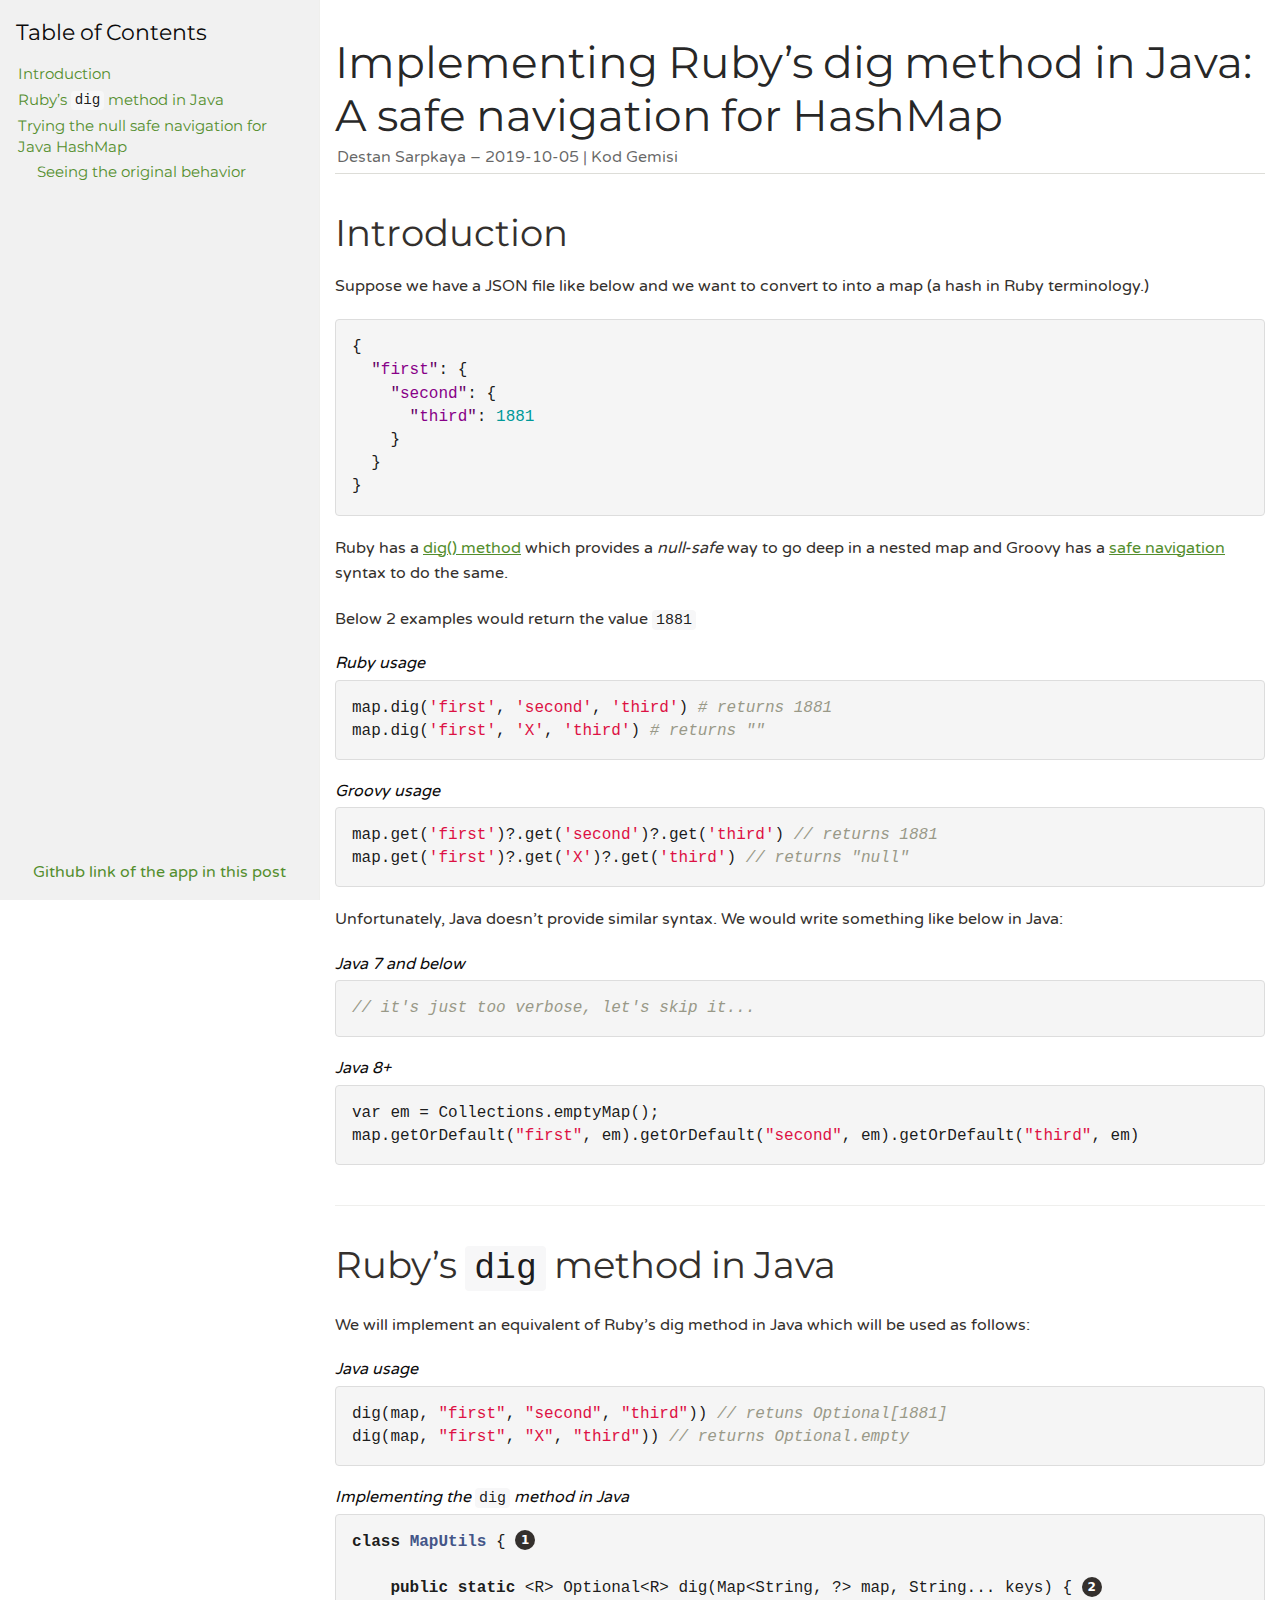
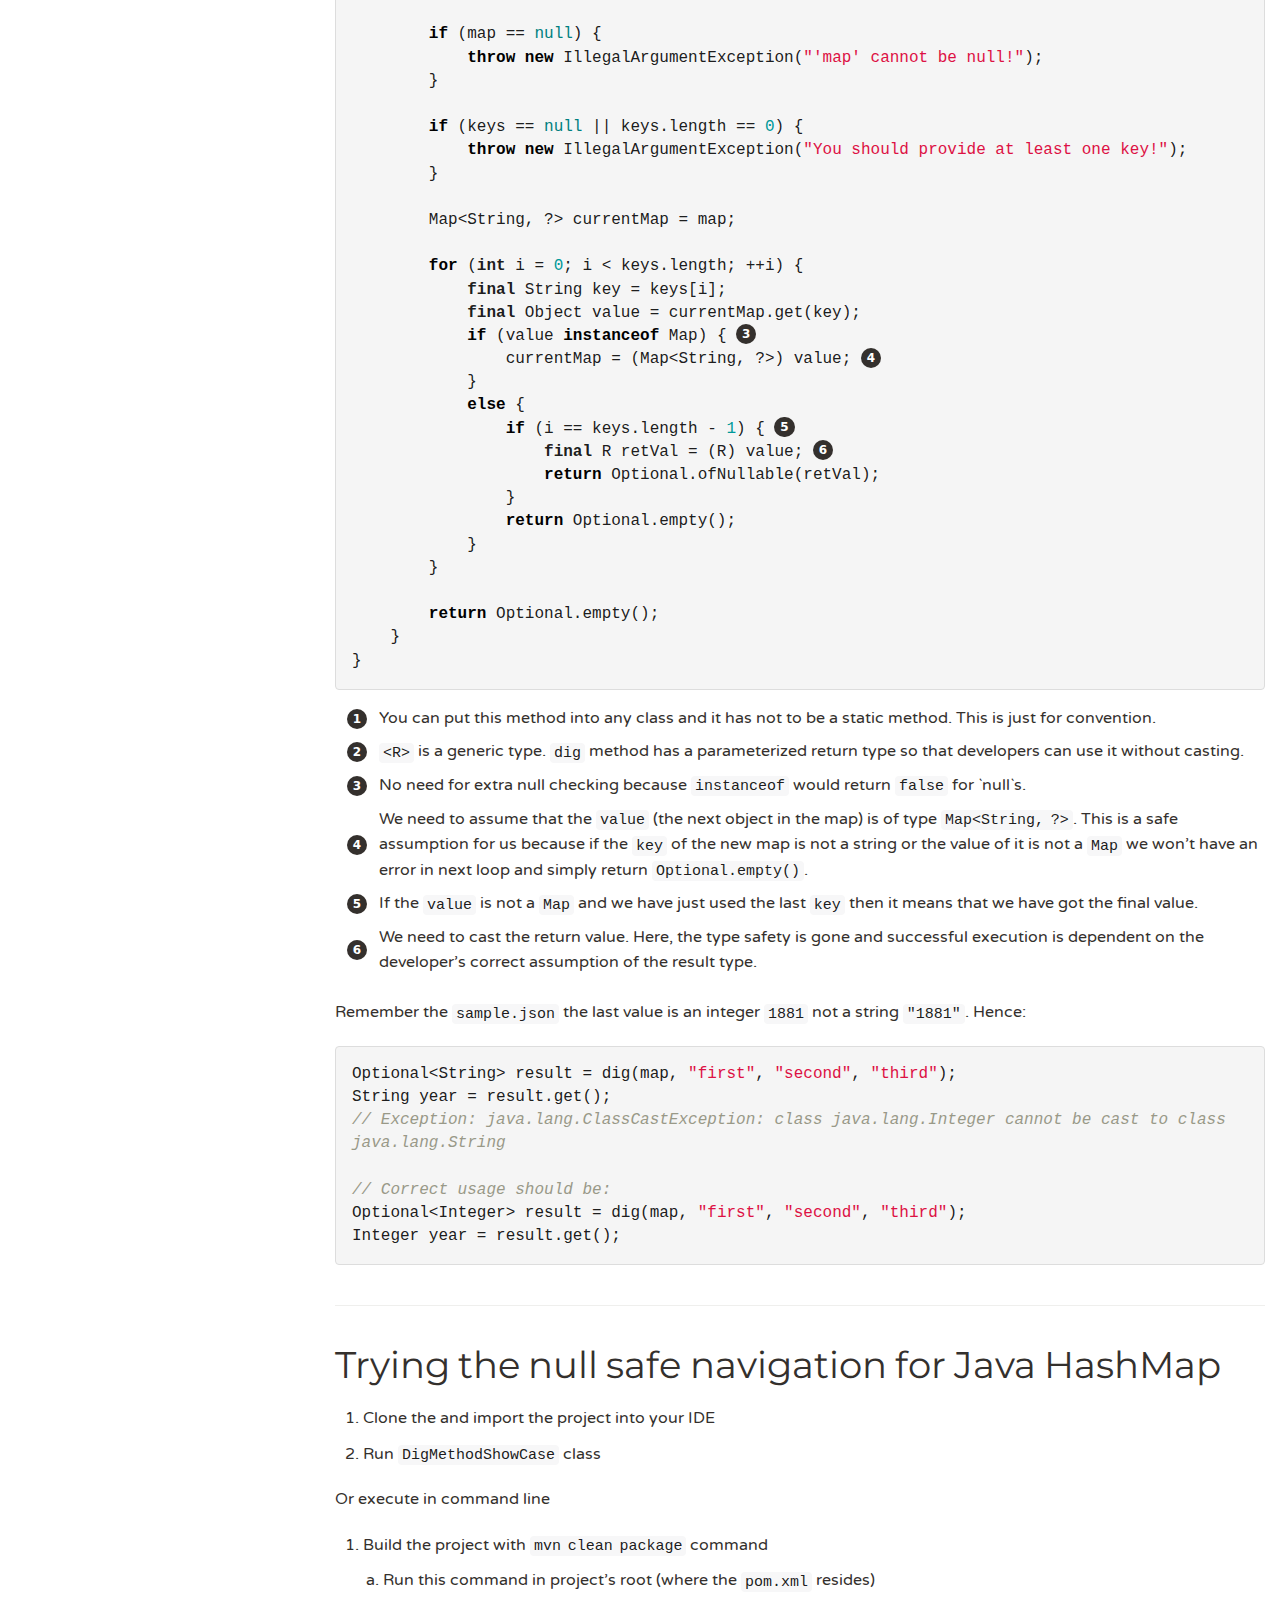
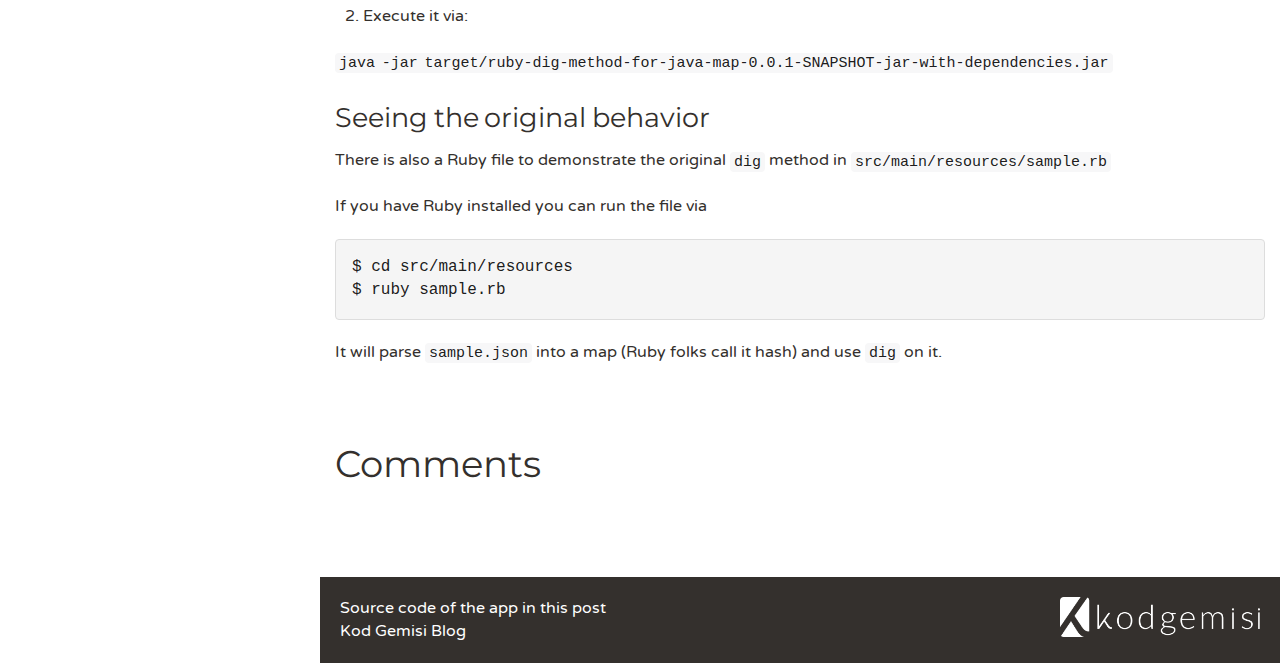
==== commit 2bb4a5c2: "initial" ====
--- a/docs/index.html
+++ b/docs/index.html
@@ -5,8 +5,8 @@
 <!--[if IE]><meta http-equiv="X-UA-Compatible" content="IE=edge"><![endif]-->
 <meta name="viewport" content="width=device-width, initial-scale=1.0">
 <meta name="generator" content="Asciidoctor 1.5.8">
-<meta name="author" content="&lt;Writer Name, don't put new line between this and the title&gt;">
-<title>&lt;Blog post title&gt;</title>
+<meta name="author" content="Destan Sarpkaya">
+<title>Implementing Ruby&#8217;s dig method in Java: A safe navigation for HashMap</title>
 <style>
 /*https://docs.spring.io/spring/docs/5.0.x/spring-framework-reference/stylesheets/asciidoctor-spring.css*/
 @import url(https://fonts.googleapis.com/css?family=Varela+Round|Montserrat:400,700);
@@ -855,161 +855,229 @@
 </head>
 <body class="article toc2 toc-left">
 <div id="header">
-<h1>&lt;Blog post title&gt;</h1>
+<h1>Implementing Ruby&#8217;s dig method in Java: A safe navigation for HashMap</h1>
 <div class="details">
-<span id="author" class="author">&lt;Writer Name, don't put new line between this and the title&gt;</span><br>
-<span id="revdate">2019-10-04</span>
+<span id="author" class="author">Destan Sarpkaya</span><br>
+<span id="revdate">2019-10-05</span>
 <br><span id="revremark">Kod Gemisi</span>
 </div>
 <div id="toc" class="toc2">
 <div id="toctitle">Table of Contents</div>
 <ul class="sectlevel1">
 <li><a href="#_introduction">Introduction</a></li>
-<li><a href="#_getting_started">Getting started</a></li>
-<li><a href="#_write_your_blog_post">&lt;Write your blog post&#8230;&#8203;&gt;</a></li>
+<li><a href="#_rubys_dig_method_in_java">Ruby&#8217;s <code>dig</code> method in Java</a></li>
+<li><a href="#_trying_the_null_safe_navigation_for_java_hashmap">Trying the null safe navigation for Java HashMap</a>
+<ul class="sectlevel2">
+<li><a href="#_seeing_the_original_behavior">Seeing the original behavior</a></li>
 </ul>
-</div>
-</div>
-<div id="content">
-<div id="preamble">
-<div class="sectionbody">
-<div class="sidebarblock">
-<div class="content">
-<div class="title">Please read following instructions before writing a blog post</div>
-<div class="imageblock">
-<div class="content">
-<img src="https://i.ibb.co/kyy4PQN/image.png" alt="image">
-</div>
-<div class="title">Figure 1. Use this repository as a template</div>
-</div>
-<div class="imageblock">
-<div class="content">
-<img src="https://i.ibb.co/r3BtLBc/image.png" alt="image">
-</div>
-<div class="title">Figure 2. Create new repository in <code>kodgemisi-blog</code> Github organization</div>
-</div>
-<div class="ulist">
-<ul>
-<li>
-<p>Choose a descriptive and meaningful <code>repository name</code>.</p>
-<div class="ulist">
-<ul>
-<li>
-<p>The same name must be used as your <code>package name</code> and <code>maven artifact name</code>.</p>
 </li>
 </ul>
 </div>
-</li>
-<li>
-<p>Change <code>com.kodgemisi.blog.demo</code> package to <code>com.kodgemisi.blog.&lt;yourpackage&gt;</code>.</p>
-<div class="ulist">
-<ul>
-<li>
-<p>Make sure your package starts with <code>com.kodgemisi.blog</code>.</p>
-</li>
-</ul>
-</div>
-</li>
-<li>
-<p>Clone the new repo in your local file system and import the repository into your IDE.</p>
-</li>
-<li>
-<p>Edit <code>pom.xml</code> file.</p>
-<div class="ulist">
-<ul>
-<li>
-<p>Edit all `TODO`s accordingly.</p>
-</li>
-<li>
-<p>Change all <code>change-this</code> fields.</p>
-</li>
-</ul>
-</div>
-</li>
-<li>
-<p>Don&#8217;t add a configuration file other than <code>application.yml</code> unless it&#8217;s specifically required by your blog post subject.</p>
-<div class="ulist">
-<ul>
-<li>
-<p>Use <code>dev</code> profile unless it&#8217;s specifically required otherwise by your blog post subject.</p>
-</li>
-</ul>
-</div>
-</li>
-<li>
-<p>Change everything in form of <code>&lt;some text&gt;</code> with your values.</p>
-</li>
-<li>
-<p>Put all images and videos under images folder. Use them as follows: <code>image::images/some.gif[]</code></p>
-</li>
-<li>
-<p>You need to run <code>mvn clean compile</code> in order the blog post to be generated. It will be generated to <code>docs/index.html</code> file.</p>
-</li>
-<li>
-<p>Remember that this blog post&#8217;s default license is public domain.</p>
-</li>
-<li>
-<p><strong>Remove this block</strong>.</p>
-</li>
-</ul>
-</div>
-<div class="ulist">
-<div class="title">ASCIIDOCTOR related instructions</div>
-<ul>
-<li>
-<p>You can use <a href="https://asciidoctor.org/docs/asciidoc-syntax-quick-reference/">asciidoc syntax quick reference</a> to quickly learn about ASCIIDOC syntax.</p>
-</li>
-<li>
-<p>While working in development, use <code>mvn asciidoctor:auto-refresh</code> to auto-generate <code>docs/index.html</code> file every time you make changes to <code>README.adoc</code>.</p>
-</li>
-<li>
-<p>Idea can serve generated <code>docs/index.html</code> file via its own local web server.</p>
-</li>
-</ul>
-</div>
-<div class="imageblock">
-<div class="content">
-<img src="https://i.ibb.co/m0YfMW3/image.png" alt="image">
-</div>
-<div class="title">Figure 3. Use IDEA&#8217;s internal static file server to preview the <code>docs/index.html</code> file.</div>
-</div>
-<div class="ulist">
-<ul>
-<li>
-<p>By default table of contents shows 2 levels. You can edit it via <code>:toclevels: 4</code>. See details toc levels <a href="https://stackoverflow.com/a/31256911/878361">here</a>.</p>
-</li>
-<li>
-<p>You shouldn&#8217;t really need it but just in case, if you need to put some css put them in <code>&lt;style&gt;</code> tag in <code>docinfo.html</code></p>
-</li>
-</ul>
-</div>
-</div>
-</div>
-</div>
-</div>
+</div>
+<div id="content">
 <div class="sect1">
 <h2 id="_introduction">Introduction</h2>
 <div class="sectionbody">
 <div class="paragraph">
-<p>&lt; <strong>Briefly</strong> explain the goal of this blog post.&gt;</p>
+<p>Suppose we have a JSON file like below and we want to convert to into a map (a hash in Ruby terminology.)</p>
+</div>
+<div class="listingblock">
+<div class="content">
+<pre class="CodeRay highlight"><code data-lang="json">{
+  <span class="key"><span class="delimiter">&quot;</span><span class="content">first</span><span class="delimiter">&quot;</span></span>: {
+    <span class="key"><span class="delimiter">&quot;</span><span class="content">second</span><span class="delimiter">&quot;</span></span>: {
+      <span class="key"><span class="delimiter">&quot;</span><span class="content">third</span><span class="delimiter">&quot;</span></span>: <span class="integer">1881</span>
+    }
+  }
+}</code></pre>
+</div>
 </div>
 <div class="paragraph">
-<p>&lt; Put an image or preferably a gif/video to show how the finished work would seem or behave &gt;</p>
+<p>Ruby has a <a href="https://ruby-doc.org/core-2.6.5/Hash.html#method-i-dig">dig() method</a> which provides a <em>null-safe</em> way to go deep in a nested map and Groovy has a <a href="https://groovy-lang.org/operators.html#_safe_navigation_operator">safe navigation</a> syntax to do the same.</p>
+</div>
+<div class="paragraph">
+<p>Below 2 examples would return the value <code>1881</code></p>
+</div>
+<div class="listingblock">
+<div class="title">Ruby usage</div>
+<div class="content">
+<pre class="CodeRay highlight"><code data-lang="ruby">map.dig(<span class="string"><span class="delimiter">'</span><span class="content">first</span><span class="delimiter">'</span></span>, <span class="string"><span class="delimiter">'</span><span class="content">second</span><span class="delimiter">'</span></span>, <span class="string"><span class="delimiter">'</span><span class="content">third</span><span class="delimiter">'</span></span>) <span class="comment"># returns 1881</span>
+map.dig(<span class="string"><span class="delimiter">'</span><span class="content">first</span><span class="delimiter">'</span></span>, <span class="string"><span class="delimiter">'</span><span class="content">X</span><span class="delimiter">'</span></span>, <span class="string"><span class="delimiter">'</span><span class="content">third</span><span class="delimiter">'</span></span>) <span class="comment"># returns &quot;&quot;</span></code></pre>
+</div>
+</div>
+<div class="listingblock">
+<div class="title">Groovy usage</div>
+<div class="content">
+<pre class="CodeRay highlight"><code data-lang="groovy">map.get(<span class="string"><span class="delimiter">'</span><span class="content">first</span><span class="delimiter">'</span></span>)?.get(<span class="string"><span class="delimiter">'</span><span class="content">second</span><span class="delimiter">'</span></span>)?.get(<span class="string"><span class="delimiter">'</span><span class="content">third</span><span class="delimiter">'</span></span>) <span class="comment">// returns 1881</span>
+map.get(<span class="string"><span class="delimiter">'</span><span class="content">first</span><span class="delimiter">'</span></span>)?.get(<span class="string"><span class="delimiter">'</span><span class="content">X</span><span class="delimiter">'</span></span>)?.get(<span class="string"><span class="delimiter">'</span><span class="content">third</span><span class="delimiter">'</span></span>) <span class="comment">// returns &quot;null&quot;</span></code></pre>
+</div>
+</div>
+<div class="paragraph">
+<p>Unfortunately, Java doesn&#8217;t provide similar syntax. We would write something like below in Java:</p>
+</div>
+<div class="listingblock">
+<div class="title">Java 7 and below</div>
+<div class="content">
+<pre class="CodeRay highlight"><code data-lang="java"><span class="comment">// it's just too verbose, let's skip it...</span></code></pre>
+</div>
+</div>
+<div class="listingblock">
+<div class="title">Java 8+</div>
+<div class="content">
+<pre class="CodeRay highlight"><code data-lang="java">var em = <span class="predefined-type">Collections</span>.emptyMap();
+map.getOrDefault(<span class="string"><span class="delimiter">&quot;</span><span class="content">first</span><span class="delimiter">&quot;</span></span>, em).getOrDefault(<span class="string"><span class="delimiter">&quot;</span><span class="content">second</span><span class="delimiter">&quot;</span></span>, em).getOrDefault(<span class="string"><span class="delimiter">&quot;</span><span class="content">third</span><span class="delimiter">&quot;</span></span>, em)</code></pre>
+</div>
 </div>
 </div>
 </div>
 <div class="sect1">
-<h2 id="_getting_started">Getting started</h2>
+<h2 id="_rubys_dig_method_in_java">Ruby&#8217;s <code>dig</code> method in Java</h2>
 <div class="sectionbody">
 <div class="paragraph">
-<p>&lt; Explain, in details, the steps to prepare the development environment (Database, cache, library configuration etc.) to successfully run the sample code in this repository. &gt;</p>
+<p>We will implement an equivalent of Ruby&#8217;s dig method in Java which will be used as follows:</p>
+</div>
+<div class="listingblock">
+<div class="title">Java usage</div>
+<div class="content">
+<pre class="CodeRay highlight"><code data-lang="java">dig(map, <span class="string"><span class="delimiter">&quot;</span><span class="content">first</span><span class="delimiter">&quot;</span></span>, <span class="string"><span class="delimiter">&quot;</span><span class="content">second</span><span class="delimiter">&quot;</span></span>, <span class="string"><span class="delimiter">&quot;</span><span class="content">third</span><span class="delimiter">&quot;</span></span>)) <span class="comment">// retuns Optional[1881]</span>
+dig(map, <span class="string"><span class="delimiter">&quot;</span><span class="content">first</span><span class="delimiter">&quot;</span></span>, <span class="string"><span class="delimiter">&quot;</span><span class="content">X</span><span class="delimiter">&quot;</span></span>, <span class="string"><span class="delimiter">&quot;</span><span class="content">third</span><span class="delimiter">&quot;</span></span>)) <span class="comment">// returns Optional.empty</span></code></pre>
+</div>
+</div>
+<div class="listingblock">
+<div class="title">Implementing the <code>dig</code> method in Java</div>
+<div class="content">
+<pre class="CodeRay highlight"><code data-lang="java"><span class="type">class</span> <span class="class">MapUtils</span> { <i class="conum" data-value="1"></i><b>(1)</b>
+
+    <span class="directive">public</span> <span class="directive">static</span> &lt;R&gt; Optional&lt;R&gt; dig(<span class="predefined-type">Map</span>&lt;<span class="predefined-type">String</span>, ?&gt; map, <span class="predefined-type">String</span>... keys) { <i class="conum" data-value="2"></i><b>(2)</b>
+
+        <span class="keyword">if</span> (map == <span class="predefined-constant">null</span>) {
+            <span class="keyword">throw</span> <span class="keyword">new</span> <span class="exception">IllegalArgumentException</span>(<span class="string"><span class="delimiter">&quot;</span><span class="content">'map' cannot be null!</span><span class="delimiter">&quot;</span></span>);
+        }
+
+        <span class="keyword">if</span> (keys == <span class="predefined-constant">null</span> || keys.length == <span class="integer">0</span>) {
+            <span class="keyword">throw</span> <span class="keyword">new</span> <span class="exception">IllegalArgumentException</span>(<span class="string"><span class="delimiter">&quot;</span><span class="content">You should provide at least one key!</span><span class="delimiter">&quot;</span></span>);
+        }
+
+        <span class="predefined-type">Map</span>&lt;<span class="predefined-type">String</span>, ?&gt; currentMap = map;
+
+        <span class="keyword">for</span> (<span class="type">int</span> i = <span class="integer">0</span>; i &lt; keys.length; ++i) {
+            <span class="directive">final</span> <span class="predefined-type">String</span> key = keys[i];
+            <span class="directive">final</span> <span class="predefined-type">Object</span> value = currentMap.get(key);
+            <span class="keyword">if</span> (value <span class="keyword">instanceof</span> <span class="predefined-type">Map</span>) { <i class="conum" data-value="3"></i><b>(3)</b>
+                currentMap = (<span class="predefined-type">Map</span>&lt;<span class="predefined-type">String</span>, ?&gt;) value; <i class="conum" data-value="4"></i><b>(4)</b>
+            }
+            <span class="keyword">else</span> {
+                <span class="keyword">if</span> (i == keys.length - <span class="integer">1</span>) { <i class="conum" data-value="5"></i><b>(5)</b>
+                    <span class="directive">final</span> R retVal = (R) value; <i class="conum" data-value="6"></i><b>(6)</b>
+                    <span class="keyword">return</span> Optional.ofNullable(retVal);
+                }
+                <span class="keyword">return</span> Optional.empty();
+            }
+        }
+
+        <span class="keyword">return</span> Optional.empty();
+    }
+}</code></pre>
+</div>
+</div>
+<div class="colist arabic">
+<table>
+<tr>
+<td><i class="conum" data-value="1"></i><b>1</b></td>
+<td>You can put this method into any class and it has not to be a static method. This is just for convention.</td>
+</tr>
+<tr>
+<td><i class="conum" data-value="2"></i><b>2</b></td>
+<td><code>&lt;R&gt;</code> is a generic type. <code>dig</code> method has a parameterized return type so that developers can use it without casting.</td>
+</tr>
+<tr>
+<td><i class="conum" data-value="3"></i><b>3</b></td>
+<td>No need for extra null checking because <code>instanceof</code> would return <code>false</code> for `null`s.</td>
+</tr>
+<tr>
+<td><i class="conum" data-value="4"></i><b>4</b></td>
+<td>We need to assume that the <code>value</code> (the next object in the map) is of type <code>Map&lt;String, ?&gt;</code>. This is a safe assumption for us because if the <code>key</code> of the new map is not a string or the value of it is not a <code>Map</code> we won&#8217;t have an error in next loop and simply return <code>Optional.empty()</code>.</td>
+</tr>
+<tr>
+<td><i class="conum" data-value="5"></i><b>5</b></td>
+<td>If the <code>value</code> is not a <code>Map</code> and we have just used the last <code>key</code> then it means that we have got the final value.</td>
+</tr>
+<tr>
+<td><i class="conum" data-value="6"></i><b>6</b></td>
+<td>We need to cast the return value. Here, the type safety is gone and successful execution is dependent on the developer&#8217;s correct assumption of the result type.</td>
+</tr>
+</table>
+</div>
+<div class="paragraph">
+<p>Remember the <code>sample.json</code> the last value is an integer <code>1881</code> not a string <code>"1881"</code>. Hence:</p>
+</div>
+<div class="listingblock">
+<div class="content">
+<pre class="CodeRay highlight"><code data-lang="java">Optional&lt;<span class="predefined-type">String</span>&gt; result = dig(map, <span class="string"><span class="delimiter">&quot;</span><span class="content">first</span><span class="delimiter">&quot;</span></span>, <span class="string"><span class="delimiter">&quot;</span><span class="content">second</span><span class="delimiter">&quot;</span></span>, <span class="string"><span class="delimiter">&quot;</span><span class="content">third</span><span class="delimiter">&quot;</span></span>);
+<span class="predefined-type">String</span> year = result.get();
+<span class="comment">// Exception: java.lang.ClassCastException: class java.lang.Integer cannot be cast to class java.lang.String</span>
+
+<span class="comment">// Correct usage should be:</span>
+Optional&lt;<span class="predefined-type">Integer</span>&gt; result = dig(map, <span class="string"><span class="delimiter">&quot;</span><span class="content">first</span><span class="delimiter">&quot;</span></span>, <span class="string"><span class="delimiter">&quot;</span><span class="content">second</span><span class="delimiter">&quot;</span></span>, <span class="string"><span class="delimiter">&quot;</span><span class="content">third</span><span class="delimiter">&quot;</span></span>);
+<span class="predefined-type">Integer</span> year = result.get();</code></pre>
+</div>
 </div>
 </div>
 </div>
 <div class="sect1">
-<h2 id="_write_your_blog_post">&lt;Write your blog post&#8230;&#8203;&gt;</h2>
+<h2 id="_trying_the_null_safe_navigation_for_java_hashmap">Trying the null safe navigation for Java HashMap</h2>
 <div class="sectionbody">
-
+<div class="olist arabic">
+<ol class="arabic">
+<li>
+<p>Clone the and import the project into your IDE</p>
+</li>
+<li>
+<p>Run <code>DigMethodShowCase</code> class</p>
+</li>
+</ol>
+</div>
+<div class="paragraph">
+<p>Or execute in command line</p>
+</div>
+<div class="olist arabic">
+<ol class="arabic">
+<li>
+<p>Build the project with <code>mvn clean package</code> command</p>
+<div class="olist loweralpha">
+<ol class="loweralpha" type="a">
+<li>
+<p>Run this command in project&#8217;s root (where the <code>pom.xml</code> resides)</p>
+</li>
+</ol>
+</div>
+</li>
+<li>
+<p>Execute it via:</p>
+</li>
+</ol>
+</div>
+<div class="paragraph">
+<p><code>java -jar target/ruby-dig-method-for-java-map-0.0.1-SNAPSHOT-jar-with-dependencies.jar</code></p>
+</div>
+<div class="sect2">
+<h3 id="_seeing_the_original_behavior">Seeing the original behavior</h3>
+<div class="paragraph">
+<p>There is also a Ruby file to demonstrate the original <code>dig</code> method in <code>src/main/resources/sample.rb</code></p>
+</div>
+<div class="paragraph">
+<p>If you have Ruby installed you can run the file via</p>
+</div>
+<div class="listingblock">
+<div class="content">
+<pre class="CodeRay highlight"><code data-lang="bash">$ cd src/main/resources
+$ ruby sample.rb</code></pre>
+</div>
+</div>
+<div class="paragraph">
+<p>It will parse <code>sample.json</code> into a map (Ruby folks call it hash) and use <code>dig</code> on it.</p>
+</div>
+</div>
 </div>
 </div>
 </div>
@@ -1019,8 +1087,8 @@
     <div id="disqus_thread"></div>
     <script>
         var disqus_config = function () {
-            this.page.url = "https://kodgemisi-blog.github.io/change-this/";
-            this.page.identifier = "change-this";
+            this.page.url = "https://kodgemisi-blog.github.io/ruby-dig-method-for-java-map/";
+            this.page.identifier = "ruby-dig-method-for-java-map";
         };
 
         (function() { // DON'T EDIT BELOW THIS LINE
@@ -1038,7 +1106,7 @@
         <img src="images/kodgemisi-logo.png" style="filter: brightness(0) invert(1);width: 200px;">
     </a>
     <div id="footer-text">
-        <a id="scmUrl" href="https://github.com/kodgemisi-blog/change-this">Source code of the app in this post</a> <br>
+        <a id="scmUrl" href="https://github.com/kodgemisi-blog/ruby-dig-method-for-java-map">Source code of the app in this post</a> <br>
         <a href="https://blog.kodgemisi.com/">Kod Gemisi Blog</a>
     </div>
 </div>
